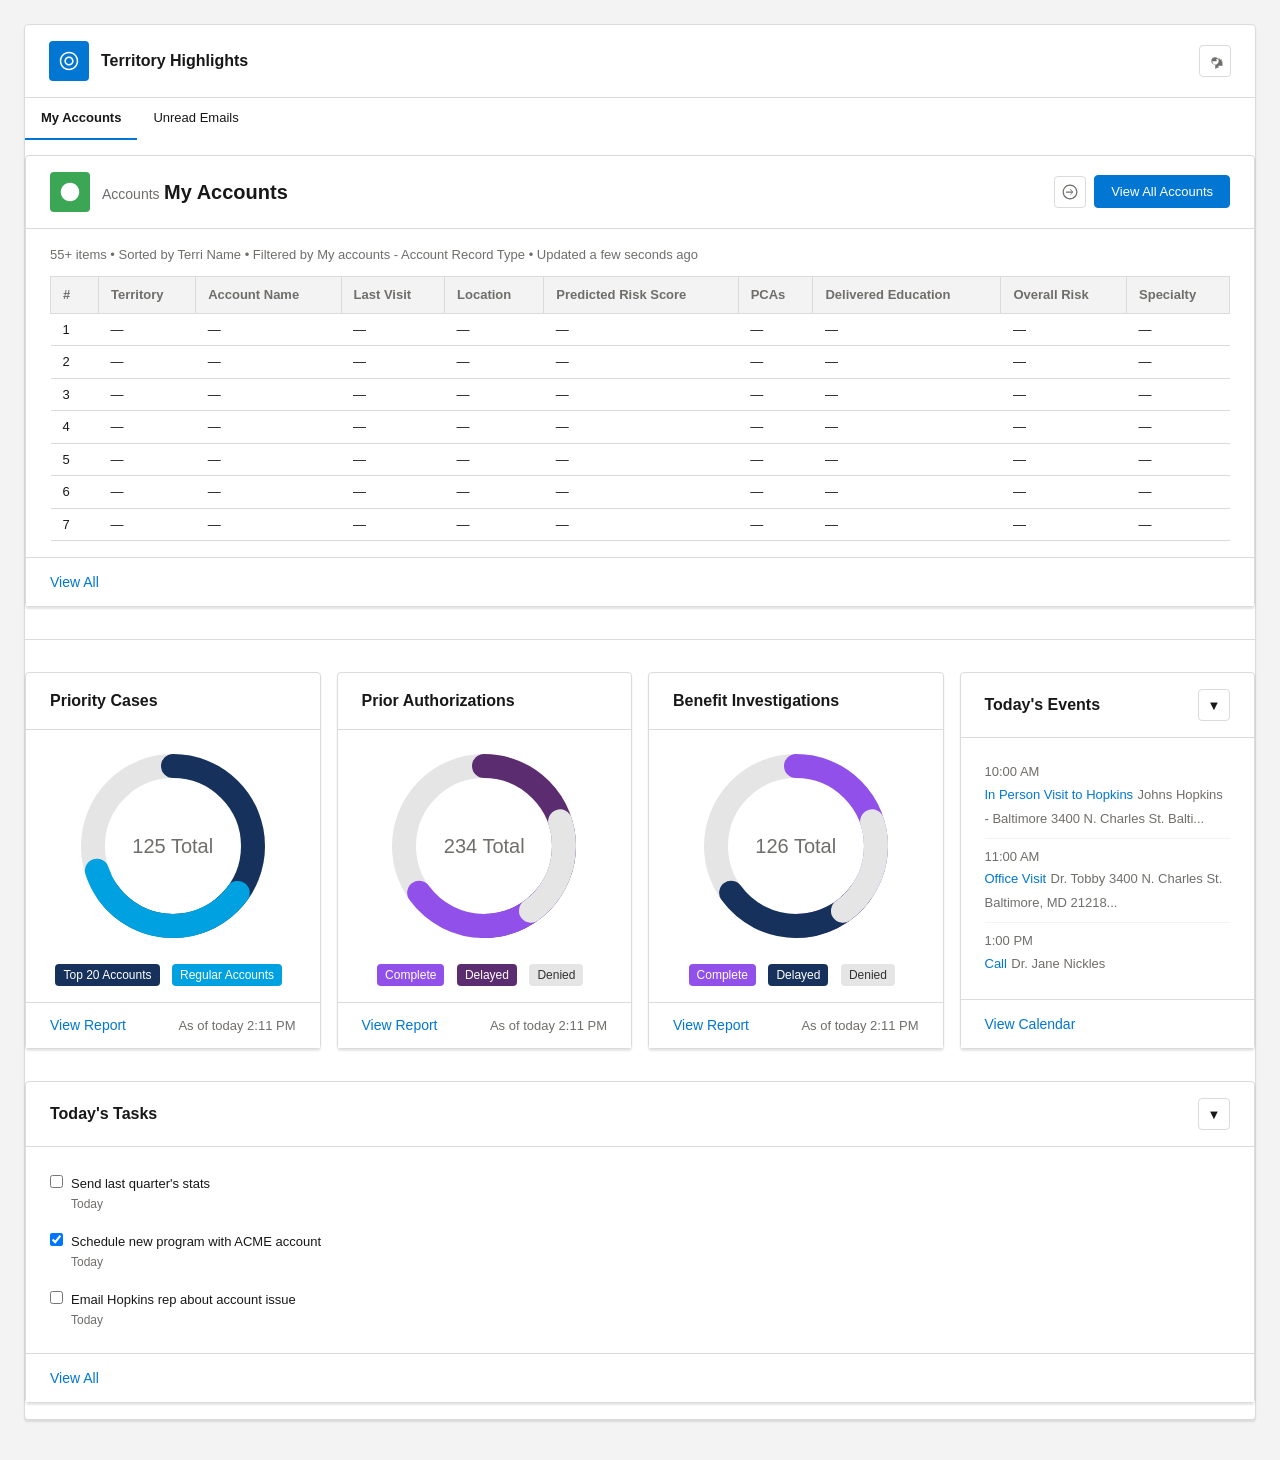
==== index.html @ 02540bb4 "Initial commit: Component Radiography, Territory Highlights, and LWC Made-with: Cursor" ====
<!DOCTYPE html>
<html lang="en">
<head>
  <meta charset="UTF-8">
  <meta name="viewport" content="width=device-width, initial-scale=1.0">
  <title>Territory Highlights | Lightning Design System</title>
  <style>
    *, *::before, *::after { box-sizing: border-box; margin: 0; padding: 0; }
    body {
      font-family: -apple-system, BlinkMacSystemFont, 'Segoe UI', Roboto, sans-serif;
      background: #f3f3f3;
      color: #181818;
      line-height: 1.5;
      min-height: 100vh;
    }

    /* Layout */
    .container { max-width: 1280px; margin: 0 auto; padding: 1.5rem; }

    /* Cards - SLDS style */
    .card {
      background: #fff;
      border: 1px solid #dddbda;
      border-radius: 0.25rem;
      box-shadow: 0 2px 2px rgba(0,0,0,0.1);
      margin-bottom: 1rem;
    }
    .card__header {
      display: flex;
      align-items: center;
      justify-content: space-between;
      padding: 1rem 1.5rem;
      border-bottom: 1px solid #dddbda;
    }
    .card__header-title { font-size: 1rem; font-weight: 700; color: #181818; }
    .card__body { padding: 1rem 1.5rem; }
    .card__body_inner { padding: 1rem 1.5rem; }
    .card__footer {
      padding: 0.75rem 1.5rem;
      border-top: 1px solid #dddbda;
      background: #fff;
    }
    .card__footer-action { color: #0176d3; text-decoration: none; font-size: 0.875rem; }
    .card__footer-action:hover { text-decoration: underline; }

    /* Media / Icon */
    .media { display: flex; align-items: center; gap: 0.75rem; }
    .media__figure {
      width: 2.5rem;
      height: 2.5rem;
      background: #0176d3;
      border-radius: 0.25rem;
      display: flex;
      align-items: center;
      justify-content: center;
      flex-shrink: 0;
    }
    .media__figure svg { width: 1.25rem; height: 1.25rem; fill: #fff; }
    .media__body { flex: 1; min-width: 0; }
    .media__body .subtitle { font-size: 0.875rem; color: #706e6b; }
    .media__body .title { font-size: 1.25rem; font-weight: 700; color: #181818; }

    /* Buttons */
    .btn {
      display: inline-flex;
      align-items: center;
      justify-content: center;
      padding: 0.5rem 1rem;
      font-size: 0.8125rem;
      font-weight: 400;
      border-radius: 0.25rem;
      border: 1px solid #dddbda;
      background: #fff;
      color: #181818;
      cursor: pointer;
      text-decoration: none;
    }
    .btn:hover { background: #f3f3f3; }
    .btn_brand { background: #0176d3; border-color: #0176d3; color: #fff; }
    .btn_brand:hover { background: #014a8f; }
    .btn_icon {
      width: 2rem;
      height: 2rem;
      padding: 0;
    }
    .btn_icon svg { width: 1rem; height: 1rem; fill: #706e6b; }

    /* Tabs */
    .tabs { border-bottom: 1px solid #dddbda; }
    .tabs__list { display: flex; list-style: none; }
    .tabs__link {
      display: block;
      padding: 0.625rem 1rem;
      font-size: 0.8125rem;
      color: #181818;
      text-decoration: none;
      border-bottom: 2px solid transparent;
      margin-bottom: -1px;
    }
    .tabs__link:hover { color: #0176d3; }
    .tabs__item_active .tabs__link {
      font-weight: 700;
      border-bottom-color: #0176d3;
      color: #181818;
    }
    .tabs__content { padding: 1rem 0; }

    /* Table */
    .table-wrap { overflow-x: auto; }
    table {
      width: 100%;
      border-collapse: collapse;
      font-size: 0.8125rem;
    }
    th {
      background: #f3f3f3;
      border: 1px solid #dddbda;
      padding: 0.5rem 0.75rem;
      text-align: left;
      font-weight: 700;
      color: #706e6b;
    }
    td {
      border-bottom: 1px solid #dddbda;
      padding: 0.375rem 0.75rem;
    }
    tr:hover td { background: #fafaf9; }

    /* Grid */
    .grid { display: flex; flex-wrap: wrap; margin: -0.5rem; }
    .grid__col {
      flex: 1 1 100%;
      padding: 0.5rem;
    }
    @media (min-width: 768px) {
      .grid__col { flex: 1 1 50%; }
    }
    @media (min-width: 1024px) {
      .grid__col { flex: 1 1 20%; }
    }

    /* Badge */
    .badge {
      display: inline-block;
      padding: 0.125rem 0.5rem;
      font-size: 0.75rem;
      border-radius: 0.25rem;
      margin-right: 0.5rem;
    }

    /* Donut chart */
    .donut-wrapper { position: relative; width: 200px; height: 200px; margin: 0 auto; }
    .donut-svg { transform: rotate(-90deg); width: 100%; height: 100%; }
    .donut-center {
      position: absolute;
      top: 50%; left: 50%;
      transform: translate(-50%, -50%);
      font-size: 1.25rem;
      color: #706e6b;
      text-align: center;
    }
    @keyframes donutFill1 { from { stroke-dashoffset: 251.2; } to { stroke-dashoffset: 0; } }
    @keyframes donutFill2 { from { stroke-dashoffset: 251.2; } to { stroke-dashoffset: 163.4; } }
    @keyframes donutFill3 { from { stroke-dashoffset: 251.2; } to { stroke-dashoffset: 201.0; } }
    .donut-segment { animation: donutFill1 1.2s ease-out forwards; }
    .donut-segment.seg2 { animation-name: donutFill2; animation-delay: 0.2s; }
    .donut-segment.seg3 { animation-name: donutFill3; animation-delay: 0.4s; }

    /* List */
    .list { list-style: none; }
    .list__item {
      padding: 0.5rem 0;
      border-bottom: 1px solid #f3f3f3;
    }
    .list__item:last-child { border-bottom: none; }
    .list__time { font-size: 0.8125rem; color: #706e6b; display: block; }
    .list__link { color: #0176d3; text-decoration: none; font-size: 0.8125rem; }
    .list__link:hover { text-decoration: underline; }
    .list__detail { font-size: 0.8125rem; color: #706e6b; }

    /* Checkbox */
    .checkbox { display: flex; align-items: flex-start; gap: 0.5rem; padding: 0.5rem 0; }
    .checkbox input { margin-top: 0.25rem; }
    .checkbox__label { font-size: 0.8125rem; }
    .checkbox__due { font-size: 0.75rem; color: #706e6b; }

    /* Footer flex */
    .footer-flex { display: flex; justify-content: space-between; align-items: center; flex-wrap: wrap; gap: 0.5rem; }
    .text-muted { font-size: 0.8125rem; color: #706e6b; }
  </style>
</head>
<body>
  <div class="container">
    <!-- Main Card: Territory Highlights -->
    <article class="card">
      <header class="card__header">
        <div class="media">
          <div class="media__figure">
            <svg viewBox="0 0 52 52"><path d="M26 2C12.7 2 2 12.7 2 26s10.7 24 24 24 24-10.7 24-24S39.3 2 26 2zm0 44C14.8 46 6 37.2 6 26S14.8 6 26 6s20 8.8 20 20-8.8 20-20 20z"/><path d="M26 14c-6.6 0-12 5.4-12 12s5.4 12 12 12 12-5.4 12-12-5.4-12-12-12zm0 20c-4.4 0-8-3.6-8-8s3.6-8 8-8 8 3.6 8 8-3.6 8-8 8z"/></svg>
          </div>
          <div class="media__body">
            <h2 class="card__header-title">Territory Highlights</h2>
          </div>
        </div>
        <button class="btn btn_icon" title="Settings">
          <svg viewBox="0 0 52 52"><path d="M50 28h-2.1c-.2-1-.5-2-.9-2.9l1.5-1.5c.4-.4.4-1 0-1.4l-1.4-1.4c-.4-.4-1-.4-1.4 0l-1.5 1.5c-.9-.4-1.9-.7-2.9-.9V18c0-.6-.4-1-1-1h-2c-.6 0-1 .4-1 1v2.1c-1 .2-2 .5-2.9.9l-1.5-1.5c-.4-.4-1-.4-1.4 0l-1.4 1.4c-.4.4-.4 1 0 1.4l1.5 1.5c-.4.9-.7 1.9-.9 2.9H18c-.6 0-1 .4-1 1v2c0 .6.4 1 1 1h2.1c.2 1 .5 2 .9 2.9l-1.5 1.5c-.4.4-.4 1 0 1.4l1.4 1.4c.4.4 1 .4 1.4 0l1.5-1.5c.9.4 1.9.7 2.9.9V50c0 .6.4 1 1 1h2c.6 0 1-.4 1-1v-2.1c1-.2 2-.5 2.9-.9l1.5 1.5c.4.4 1 .4 1.4 0l1.4-1.4c.4-.4.4-1 0-1.4l-1.5-1.5c.4-.9.7-1.9.9-2.9H50c.6 0 1-.4 1-1v-2c0-.6-.4-1-1-1zM26 38c-6.6 0-12-5.4-12-12s5.4-12 12-12 12 5.4 12 12-5.4 12-12 12z"/></svg>
        </button>
      </header>

      <!-- Tabs -->
      <div class="tabs">
        <ul class="tabs__list">
          <li class="tabs__item tabs__item_active"><a class="tabs__link" href="#">My Accounts</a></li>
          <li class="tabs__item"><a class="tabs__link" href="#">Unread Emails</a></li>
        </ul>
        <div class="tabs__content">
          
          <!-- Accounts Card -->
          <article class="card">
            <header class="card__header">
              <div class="media">
                <div class="media__figure" style="background:#3ba755;">
                  <svg viewBox="0 0 52 52" fill="#fff"><path d="M26 2C12.7 2 2 12.7 2 26s10.7 24 24 24 24-10.7 24-24S39.3 2 26 2z"/></svg>
                </div>
                <div class="media__body">
                  <span class="subtitle">Accounts</span>
                  <span class="title">My Accounts</span>
                </div>
              </div>
              <div style="display:flex;gap:0.5rem;align-items:center;">
                <button class="btn btn_icon" title="Refresh">
                  <svg viewBox="0 0 52 52"><path d="M43.2 8.8C38.6 4.2 32.4 2 26 2S13.4 4.2 8.8 8.8C4.2 13.4 2 19.6 2 26s2.2 12.6 6.8 17.2 11.4 6.8 17.2 6.8 12.6-2.2 17.2-6.8 6.8-11.4 6.8-17.2-2.2-12.6-6.8-17.2zM26 46c-11 0-20-9-20-20S15 6 26 6s20 9 20 20-9 20-20 20z"/><path d="M35.4 24.6l-8-8c-.4-.4-1-.4-1.4 0s-.4 1 0 1.4l6.3 6.3H14c-.6 0-1 .4-1 1v2c0 .6.4 1 1 1h18.3l-6.3 6.3c-.4.4-.4 1 0 1.4.2.2.5.3.7.3s.5-.1.7-.3l8-8c.4-.4.4-1 0-1.4z"/></svg>
                </button>
                <button class="btn btn_brand">View All Accounts</button>
              </div>
            </header>
            <div class="card__body">
              <p class="text-muted" style="margin-bottom:0.75rem;">55+ items • Sorted by Terri Name • Filtered by My accounts - Account Record Type • Updated a few seconds ago</p>
              <div class="table-wrap">
                <table>
                  <thead>
                    <tr>
                      <th style="width:3rem">#</th>
                      <th>Territory</th>
                      <th>Account Name</th>
                      <th>Last Visit</th>
                      <th>Location</th>
                      <th>Predicted Risk Score</th>
                      <th>PCAs</th>
                      <th>Delivered Education</th>
                      <th>Overall Risk</th>
                      <th>Specialty</th>
                    </tr>
                  </thead>
                  <tbody>
                    <tr><td>1</td><td>—</td><td>—</td><td>—</td><td>—</td><td>—</td><td>—</td><td>—</td><td>—</td><td>—</td></tr>
                    <tr><td>2</td><td>—</td><td>—</td><td>—</td><td>—</td><td>—</td><td>—</td><td>—</td><td>—</td><td>—</td></tr>
                    <tr><td>3</td><td>—</td><td>—</td><td>—</td><td>—</td><td>—</td><td>—</td><td>—</td><td>—</td><td>—</td></tr>
                    <tr><td>4</td><td>—</td><td>—</td><td>—</td><td>—</td><td>—</td><td>—</td><td>—</td><td>—</td><td>—</td></tr>
                    <tr><td>5</td><td>—</td><td>—</td><td>—</td><td>—</td><td>—</td><td>—</td><td>—</td><td>—</td><td>—</td></tr>
                    <tr><td>6</td><td>—</td><td>—</td><td>—</td><td>—</td><td>—</td><td>—</td><td>—</td><td>—</td><td>—</td></tr>
                    <tr><td>7</td><td>—</td><td>—</td><td>—</td><td>—</td><td>—</td><td>—</td><td>—</td><td>—</td><td>—</td></tr>
                  </tbody>
                </table>
              </div>
            </div>
            <footer class="card__footer">
              <a href="#" class="card__footer-action">View All</a>
            </footer>
          </article>

        </div>
      </div>

      <!-- Cards Grid -->
      <div class="grid" style="margin-top:1.5rem;">
        
        <!-- Priority Cases -->
        <div class="grid__col">
          <article class="card">
            <header class="card__header">
              <h3 class="card__header-title">Priority Cases</h3>
            </header>
            <div class="card__body_inner">
              <div class="donut-wrapper">
                <svg class="donut-svg" viewBox="0 0 100 100" width="200" height="200">
                  <circle cx="50" cy="50" r="40" fill="none" stroke="#e5e5e5" stroke-width="12"/>
                  <circle class="donut-segment" cx="50" cy="50" r="40" fill="none" stroke="#16325C" stroke-width="12" stroke-dasharray="163.4 87.8" stroke-dashoffset="251.2" stroke-linecap="round"/>
                  <circle class="donut-segment seg2" cx="50" cy="50" r="40" fill="none" stroke="#00A1E0" stroke-width="12" stroke-dasharray="87.8 163.4" stroke-dashoffset="251.2" stroke-linecap="round"/>
                </svg>
                <div class="donut-center">125 Total</div>
              </div>
              <div style="margin-top:1rem;text-align:center;">
                <span class="badge" style="background:#16325C;color:#fff">Top 20 Accounts</span>
                <span class="badge" style="background:#00A1E0;color:#fff">Regular Accounts</span>
              </div>
            </div>
            <footer class="card__footer footer-flex">
              <a href="#" class="card__footer-action">View Report</a>
              <span class="text-muted">As of today 2:11 PM</span>
            </footer>
          </article>
        </div>

        <!-- Prior Authorizations -->
        <div class="grid__col">
          <article class="card">
            <header class="card__header">
              <h3 class="card__header-title">Prior Authorizations</h3>
            </header>
            <div class="card__body_inner">
              <div class="donut-wrapper">
                <svg class="donut-svg" viewBox="0 0 100 100" width="200" height="200">
                  <circle cx="50" cy="50" r="40" fill="none" stroke="#e5e5e5" stroke-width="12"/>
                  <circle class="donut-segment" cx="50" cy="50" r="40" fill="none" stroke="#5B2C6F" stroke-width="12" stroke-dasharray="125.6 125.6" stroke-dashoffset="251.2" stroke-linecap="round"/>
                  <circle class="donut-segment seg2" cx="50" cy="50" r="40" fill="none" stroke="#9050E9" stroke-width="12" stroke-dasharray="75.4 175.8" stroke-dashoffset="251.2" stroke-linecap="round"/>
                  <circle class="donut-segment seg3" cx="50" cy="50" r="40" fill="none" stroke="#E5E5E5" stroke-width="12" stroke-dasharray="50.2 201.0" stroke-dashoffset="251.2" stroke-linecap="round"/>
                </svg>
                <div class="donut-center">234 Total</div>
              </div>
              <div style="margin-top:1rem;text-align:center;">
                <span class="badge" style="background:#9050E9;color:#fff">Complete</span>
                <span class="badge" style="background:#5B2C6F;color:#fff">Delayed</span>
                <span class="badge" style="background:#E5E5E5;color:#333">Denied</span>
              </div>
            </div>
            <footer class="card__footer footer-flex">
              <a href="#" class="card__footer-action">View Report</a>
              <span class="text-muted">As of today 2:11 PM</span>
            </footer>
          </article>
        </div>

        <!-- Benefit Investigations -->
        <div class="grid__col">
          <article class="card">
            <header class="card__header">
              <h3 class="card__header-title">Benefit Investigations</h3>
            </header>
            <div class="card__body_inner">
              <div class="donut-wrapper">
                <svg class="donut-svg" viewBox="0 0 100 100" width="200" height="200">
                  <circle cx="50" cy="50" r="40" fill="none" stroke="#e5e5e5" stroke-width="12"/>
                  <circle class="donut-segment" cx="50" cy="50" r="40" fill="none" stroke="#9050E9" stroke-width="12" stroke-dasharray="125.6 125.6" stroke-dashoffset="251.2" stroke-linecap="round"/>
                  <circle class="donut-segment seg2" cx="50" cy="50" r="40" fill="none" stroke="#16325C" stroke-width="12" stroke-dasharray="75.4 175.8" stroke-dashoffset="251.2" stroke-linecap="round"/>
                  <circle class="donut-segment seg3" cx="50" cy="50" r="40" fill="none" stroke="#E5E5E5" stroke-width="12" stroke-dasharray="50.2 201.0" stroke-dashoffset="251.2" stroke-linecap="round"/>
                </svg>
                <div class="donut-center">126 Total</div>
              </div>
              <div style="margin-top:1rem;text-align:center;">
                <span class="badge" style="background:#9050E9;color:#fff">Complete</span>
                <span class="badge" style="background:#16325C;color:#fff">Delayed</span>
                <span class="badge" style="background:#E5E5E5;color:#333">Denied</span>
              </div>
            </div>
            <footer class="card__footer footer-flex">
              <a href="#" class="card__footer-action">View Report</a>
              <span class="text-muted">As of today 2:11 PM</span>
            </footer>
          </article>
        </div>

        <!-- Today's Events -->
        <div class="grid__col">
          <article class="card">
            <header class="card__header">
              <h3 class="card__header-title">Today's Events</h3>
              <button class="btn btn_icon" title="Expand">▼</button>
            </header>
            <div class="card__body_inner">
              <ul class="list">
                <li class="list__item">
                  <span class="list__time">10:00 AM</span>
                  <a href="#" class="list__link">In Person Visit to Hopkins</a>
                  <span class="list__detail">Johns Hopkins - Baltimore 3400 N. Charles St. Balti...</span>
                </li>
                <li class="list__item">
                  <span class="list__time">11:00 AM</span>
                  <a href="#" class="list__link">Office Visit</a>
                  <span class="list__detail">Dr. Tobby 3400 N. Charles St. Baltimore, MD 21218...</span>
                </li>
                <li class="list__item">
                  <span class="list__time">1:00 PM</span>
                  <a href="#" class="list__link">Call</a>
                  <span class="list__detail">Dr. Jane Nickles</span>
                </li>
              </ul>
            </div>
            <footer class="card__footer">
              <a href="#" class="card__footer-action">View Calendar</a>
            </footer>
          </article>
        </div>

        <!-- Today's Tasks -->
        <div class="grid__col">
          <article class="card">
            <header class="card__header">
              <h3 class="card__header-title">Today's Tasks</h3>
              <button class="btn btn_icon" title="Expand">▼</button>
            </header>
            <div class="card__body_inner">
              <div class="checkbox">
                <input type="checkbox" id="t1">
                <div>
                  <label class="checkbox__label" for="t1">Send last quarter's stats</label>
                  <div class="checkbox__due">Today</div>
                </div>
              </div>
              <div class="checkbox">
                <input type="checkbox" id="t2" checked>
                <div>
                  <label class="checkbox__label" for="t2">Schedule new program with ACME account</label>
                  <div class="checkbox__due">Today</div>
                </div>
              </div>
              <div class="checkbox">
                <input type="checkbox" id="t3">
                <div>
                  <label class="checkbox__label" for="t3">Email Hopkins rep about account issue</label>
                  <div class="checkbox__due">Today</div>
                </div>
              </div>
            </div>
            <footer class="card__footer">
              <a href="#" class="card__footer-action">View All</a>
            </footer>
          </article>
        </div>

      </div>
    </article>
  </div>
</body>
</html>
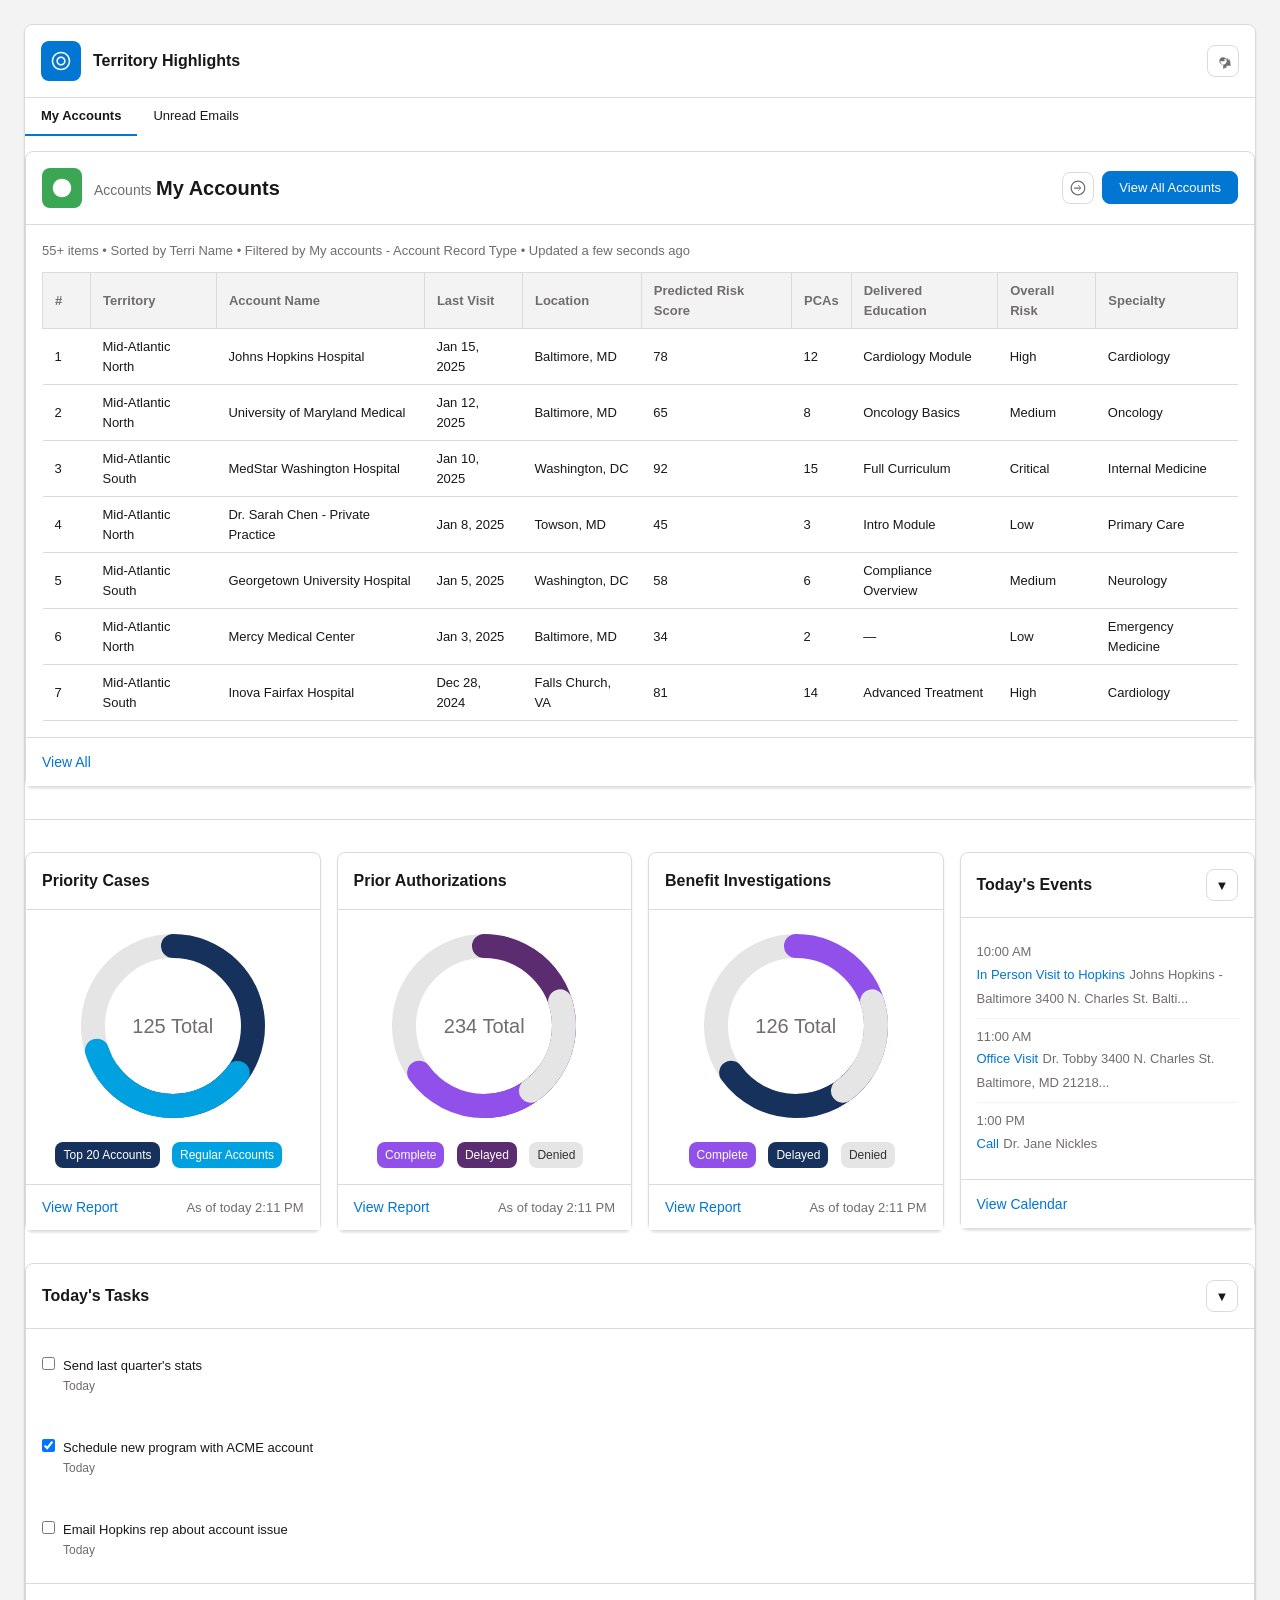
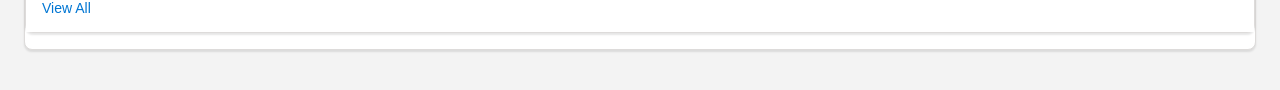
==== commit c3b0904d: "Apply design system rules: add tokens.css, update HTML with design tokens Made-with: Cursor" ====
--- a/index.html
+++ b/index.html
@@ -4,43 +4,44 @@
   <meta charset="UTF-8">
   <meta name="viewport" content="width=device-width, initial-scale=1.0">
   <title>Territory Highlights | Lightning Design System</title>
+  <link rel="stylesheet" href="src/styles/tokens.css">
   <style>
     *, *::before, *::after { box-sizing: border-box; margin: 0; padding: 0; }
     body {
       font-family: -apple-system, BlinkMacSystemFont, 'Segoe UI', Roboto, sans-serif;
-      background: #f3f3f3;
-      color: #181818;
+      background: var(--color-surface-alt);
+      color: var(--color-text);
       line-height: 1.5;
       min-height: 100vh;
     }
 
     /* Layout */
-    .container { max-width: 1280px; margin: 0 auto; padding: 1.5rem; }
-
-    /* Cards - SLDS style */
+    .container { max-width: 1280px; margin: 0 auto; padding: var(--space-6); }
+
+    /* Cards - Design system: 16px padding, 8px border radius */
     .card {
-      background: #fff;
-      border: 1px solid #dddbda;
-      border-radius: 0.25rem;
+      background: var(--color-surface);
+      border: var(--card-border);
+      border-radius: var(--card-radius);
       box-shadow: 0 2px 2px rgba(0,0,0,0.1);
-      margin-bottom: 1rem;
+      margin-bottom: var(--space-4);
     }
     .card__header {
       display: flex;
       align-items: center;
       justify-content: space-between;
-      padding: 1rem 1.5rem;
-      border-bottom: 1px solid #dddbda;
-    }
-    .card__header-title { font-size: 1rem; font-weight: 700; color: #181818; }
-    .card__body { padding: 1rem 1.5rem; }
-    .card__body_inner { padding: 1rem 1.5rem; }
+      padding: var(--card-padding);
+      border-bottom: var(--card-border);
+    }
+    .card__header-title { font-size: 1rem; font-weight: 700; color: var(--color-text); }
+    .card__body { padding: var(--card-padding); }
+    .card__body_inner { padding: var(--card-padding); }
     .card__footer {
-      padding: 0.75rem 1.5rem;
-      border-top: 1px solid #dddbda;
-      background: #fff;
-    }
-    .card__footer-action { color: #0176d3; text-decoration: none; font-size: 0.875rem; }
+      padding: var(--space-3) var(--card-padding);
+      border-top: var(--card-border);
+      background: var(--color-surface);
+    }
+    .card__footer-action { color: var(--color-primary); text-decoration: none; font-size: 0.875rem; }
     .card__footer-action:hover { text-decoration: underline; }
 
     /* Media / Icon */
@@ -48,8 +49,8 @@
     .media__figure {
       width: 2.5rem;
       height: 2.5rem;
-      background: #0176d3;
-      border-radius: 0.25rem;
+      background: var(--color-primary);
+      border-radius: var(--card-radius);
       display: flex;
       align-items: center;
       justify-content: center;
@@ -57,51 +58,51 @@
     }
     .media__figure svg { width: 1.25rem; height: 1.25rem; fill: #fff; }
     .media__body { flex: 1; min-width: 0; }
-    .media__body .subtitle { font-size: 0.875rem; color: #706e6b; }
-    .media__body .title { font-size: 1.25rem; font-weight: 700; color: #181818; }
+    .media__body .subtitle { font-size: 0.875rem; color: var(--color-text-muted); }
+    .media__body .title { font-size: 1.25rem; font-weight: 700; color: var(--color-text); }
 
     /* Buttons */
     .btn {
       display: inline-flex;
       align-items: center;
       justify-content: center;
-      padding: 0.5rem 1rem;
+      padding: var(--space-2) var(--space-4);
       font-size: 0.8125rem;
       font-weight: 400;
-      border-radius: 0.25rem;
-      border: 1px solid #dddbda;
-      background: #fff;
-      color: #181818;
+      border-radius: var(--card-radius);
+      border: 1px solid var(--color-border);
+      background: var(--color-surface);
+      color: var(--color-text);
       cursor: pointer;
       text-decoration: none;
     }
-    .btn:hover { background: #f3f3f3; }
-    .btn_brand { background: #0176d3; border-color: #0176d3; color: #fff; }
-    .btn_brand:hover { background: #014a8f; }
+    .btn:hover { background: var(--color-surface-alt); }
+    .btn_brand { background: var(--color-primary); border-color: var(--color-primary); color: var(--color-surface); }
+    .btn_brand:hover { background: var(--color-primary-hover); }
     .btn_icon {
       width: 2rem;
       height: 2rem;
       padding: 0;
     }
-    .btn_icon svg { width: 1rem; height: 1rem; fill: #706e6b; }
+    .btn_icon svg { width: 1rem; height: 1rem; fill: var(--color-text-muted); }
 
     /* Tabs */
-    .tabs { border-bottom: 1px solid #dddbda; }
+    .tabs { border-bottom: 1px solid var(--color-border); }
     .tabs__list { display: flex; list-style: none; }
     .tabs__link {
       display: block;
-      padding: 0.625rem 1rem;
+      padding: var(--space-2) var(--space-4);
       font-size: 0.8125rem;
-      color: #181818;
+      color: var(--color-text);
       text-decoration: none;
       border-bottom: 2px solid transparent;
       margin-bottom: -1px;
     }
-    .tabs__link:hover { color: #0176d3; }
+    .tabs__link:hover { color: var(--color-primary); }
     .tabs__item_active .tabs__link {
       font-weight: 700;
-      border-bottom-color: #0176d3;
-      color: #181818;
+      border-bottom-color: var(--color-primary);
+      color: var(--color-text);
     }
     .tabs__content { padding: 1rem 0; }
 
@@ -113,24 +114,24 @@
       font-size: 0.8125rem;
     }
     th {
-      background: #f3f3f3;
-      border: 1px solid #dddbda;
-      padding: 0.5rem 0.75rem;
+      background: var(--color-surface-alt);
+      border: 1px solid var(--color-border);
+      padding: var(--space-2) var(--space-3);
       text-align: left;
       font-weight: 700;
-      color: #706e6b;
+      color: var(--color-text-muted);
     }
     td {
-      border-bottom: 1px solid #dddbda;
-      padding: 0.375rem 0.75rem;
+      border-bottom: 1px solid var(--color-border);
+      padding: var(--space-2) var(--space-3);
     }
     tr:hover td { background: #fafaf9; }
 
     /* Grid */
-    .grid { display: flex; flex-wrap: wrap; margin: -0.5rem; }
+    .grid { display: flex; flex-wrap: wrap; margin: calc(-1 * var(--space-2)); }
     .grid__col {
       flex: 1 1 100%;
-      padding: 0.5rem;
+      padding: var(--space-2);
     }
     @media (min-width: 768px) {
       .grid__col { flex: 1 1 50%; }
@@ -142,10 +143,10 @@
     /* Badge */
     .badge {
       display: inline-block;
-      padding: 0.125rem 0.5rem;
+      padding: var(--space-1) var(--space-2);
       font-size: 0.75rem;
-      border-radius: 0.25rem;
-      margin-right: 0.5rem;
+      border-radius: var(--card-radius);
+      margin-right: var(--space-2);
     }
 
     /* Donut chart */
@@ -156,7 +157,7 @@
       top: 50%; left: 50%;
       transform: translate(-50%, -50%);
       font-size: 1.25rem;
-      color: #706e6b;
+      color: var(--color-text-muted);
       text-align: center;
     }
     @keyframes donutFill1 { from { stroke-dashoffset: 251.2; } to { stroke-dashoffset: 0; } }
@@ -169,24 +170,25 @@
     /* List */
     .list { list-style: none; }
     .list__item {
-      padding: 0.5rem 0;
-      border-bottom: 1px solid #f3f3f3;
+      padding: var(--space-2) 0;
+      border-bottom: 1px solid var(--color-surface-alt);
     }
     .list__item:last-child { border-bottom: none; }
-    .list__time { font-size: 0.8125rem; color: #706e6b; display: block; }
-    .list__link { color: #0176d3; text-decoration: none; font-size: 0.8125rem; }
+    .list__time { font-size: 0.8125rem; color: var(--color-text-muted); display: block; }
+    .list__link { color: var(--color-primary); text-decoration: none; font-size: 0.8125rem; }
     .list__link:hover { text-decoration: underline; }
-    .list__detail { font-size: 0.8125rem; color: #706e6b; }
-
-    /* Checkbox */
-    .checkbox { display: flex; align-items: flex-start; gap: 0.5rem; padding: 0.5rem 0; }
-    .checkbox input { margin-top: 0.25rem; }
+    .list__detail { font-size: 0.8125rem; color: var(--color-text-muted); }
+
+    /* Checkbox - Forms use 24px vertical spacing between fields */
+    .checkbox { display: flex; align-items: flex-start; gap: var(--space-2); padding: var(--space-2) 0; }
+    .checkbox + .checkbox { margin-top: var(--form-field-spacing); }
+    .checkbox input { margin-top: var(--space-1); }
     .checkbox__label { font-size: 0.8125rem; }
-    .checkbox__due { font-size: 0.75rem; color: #706e6b; }
+    .checkbox__due { font-size: 0.75rem; color: var(--color-text-muted); }
 
     /* Footer flex */
     .footer-flex { display: flex; justify-content: space-between; align-items: center; flex-wrap: wrap; gap: 0.5rem; }
-    .text-muted { font-size: 0.8125rem; color: #706e6b; }
+    .text-muted { font-size: 0.8125rem; color: var(--color-text-muted); }
   </style>
 </head>
 <body>
@@ -253,13 +255,13 @@
                     </tr>
                   </thead>
                   <tbody>
-                    <tr><td>1</td><td>—</td><td>—</td><td>—</td><td>—</td><td>—</td><td>—</td><td>—</td><td>—</td><td>—</td></tr>
-                    <tr><td>2</td><td>—</td><td>—</td><td>—</td><td>—</td><td>—</td><td>—</td><td>—</td><td>—</td><td>—</td></tr>
-                    <tr><td>3</td><td>—</td><td>—</td><td>—</td><td>—</td><td>—</td><td>—</td><td>—</td><td>—</td><td>—</td></tr>
-                    <tr><td>4</td><td>—</td><td>—</td><td>—</td><td>—</td><td>—</td><td>—</td><td>—</td><td>—</td><td>—</td></tr>
-                    <tr><td>5</td><td>—</td><td>—</td><td>—</td><td>—</td><td>—</td><td>—</td><td>—</td><td>—</td><td>—</td></tr>
-                    <tr><td>6</td><td>—</td><td>—</td><td>—</td><td>—</td><td>—</td><td>—</td><td>—</td><td>—</td><td>—</td></tr>
-                    <tr><td>7</td><td>—</td><td>—</td><td>—</td><td>—</td><td>—</td><td>—</td><td>—</td><td>—</td><td>—</td></tr>
+                    <tr><td>1</td><td>Mid-Atlantic North</td><td>Johns Hopkins Hospital</td><td>Jan 15, 2025</td><td>Baltimore, MD</td><td>78</td><td>12</td><td>Cardiology Module</td><td>High</td><td>Cardiology</td></tr>
+                    <tr><td>2</td><td>Mid-Atlantic North</td><td>University of Maryland Medical</td><td>Jan 12, 2025</td><td>Baltimore, MD</td><td>65</td><td>8</td><td>Oncology Basics</td><td>Medium</td><td>Oncology</td></tr>
+                    <tr><td>3</td><td>Mid-Atlantic South</td><td>MedStar Washington Hospital</td><td>Jan 10, 2025</td><td>Washington, DC</td><td>92</td><td>15</td><td>Full Curriculum</td><td>Critical</td><td>Internal Medicine</td></tr>
+                    <tr><td>4</td><td>Mid-Atlantic North</td><td>Dr. Sarah Chen - Private Practice</td><td>Jan 8, 2025</td><td>Towson, MD</td><td>45</td><td>3</td><td>Intro Module</td><td>Low</td><td>Primary Care</td></tr>
+                    <tr><td>5</td><td>Mid-Atlantic South</td><td>Georgetown University Hospital</td><td>Jan 5, 2025</td><td>Washington, DC</td><td>58</td><td>6</td><td>Compliance Overview</td><td>Medium</td><td>Neurology</td></tr>
+                    <tr><td>6</td><td>Mid-Atlantic North</td><td>Mercy Medical Center</td><td>Jan 3, 2025</td><td>Baltimore, MD</td><td>34</td><td>2</td><td>—</td><td>Low</td><td>Emergency Medicine</td></tr>
+                    <tr><td>7</td><td>Mid-Atlantic South</td><td>Inova Fairfax Hospital</td><td>Dec 28, 2024</td><td>Falls Church, VA</td><td>81</td><td>14</td><td>Advanced Treatment</td><td>High</td><td>Cardiology</td></tr>
                   </tbody>
                 </table>
               </div>
--- a/src/styles/tokens.css
+++ b/src/styles/tokens.css
@@ -0,0 +1,56 @@
+/**
+ * Design System Tokens
+ * Use these variables for consistent styling across the project.
+ */
+
+:root {
+  /* Colors */
+  --color-primary: #0176d3;
+  --color-primary-hover: #014a8f;
+  --color-surface: #ffffff;
+  --color-surface-alt: #f3f3f3;
+  --color-border: #dddbda;
+  --color-text: #181818;
+  --color-text-muted: #706e6b;
+  --color-success: #3ba755;
+  --color-error: #c23934;
+
+  /* Spacing scale */
+  --space-1: 4px;
+  --space-2: 8px;
+  --space-3: 12px;
+  --space-4: 16px;
+  --space-5: 20px;
+  --space-6: 24px;
+  --space-7: 32px;
+  --space-8: 40px;
+
+  /* Card patterns */
+  --card-padding: 16px;
+  --card-radius: 8px;
+  --card-border: 1px solid var(--color-border);
+
+  /* Form patterns */
+  --form-field-spacing: 24px;
+
+  /* Modal */
+  --modal-max-width: 480px;
+}
+
+/* Typography classes */
+.text-body {
+  font-size: 0.875rem;
+  line-height: 1.5;
+  color: var(--color-text);
+}
+
+.text-heading {
+  font-size: 1.25rem;
+  font-weight: 700;
+  color: var(--color-text);
+}
+
+.text-caption {
+  font-size: 0.75rem;
+  color: var(--color-text-muted);
+}
